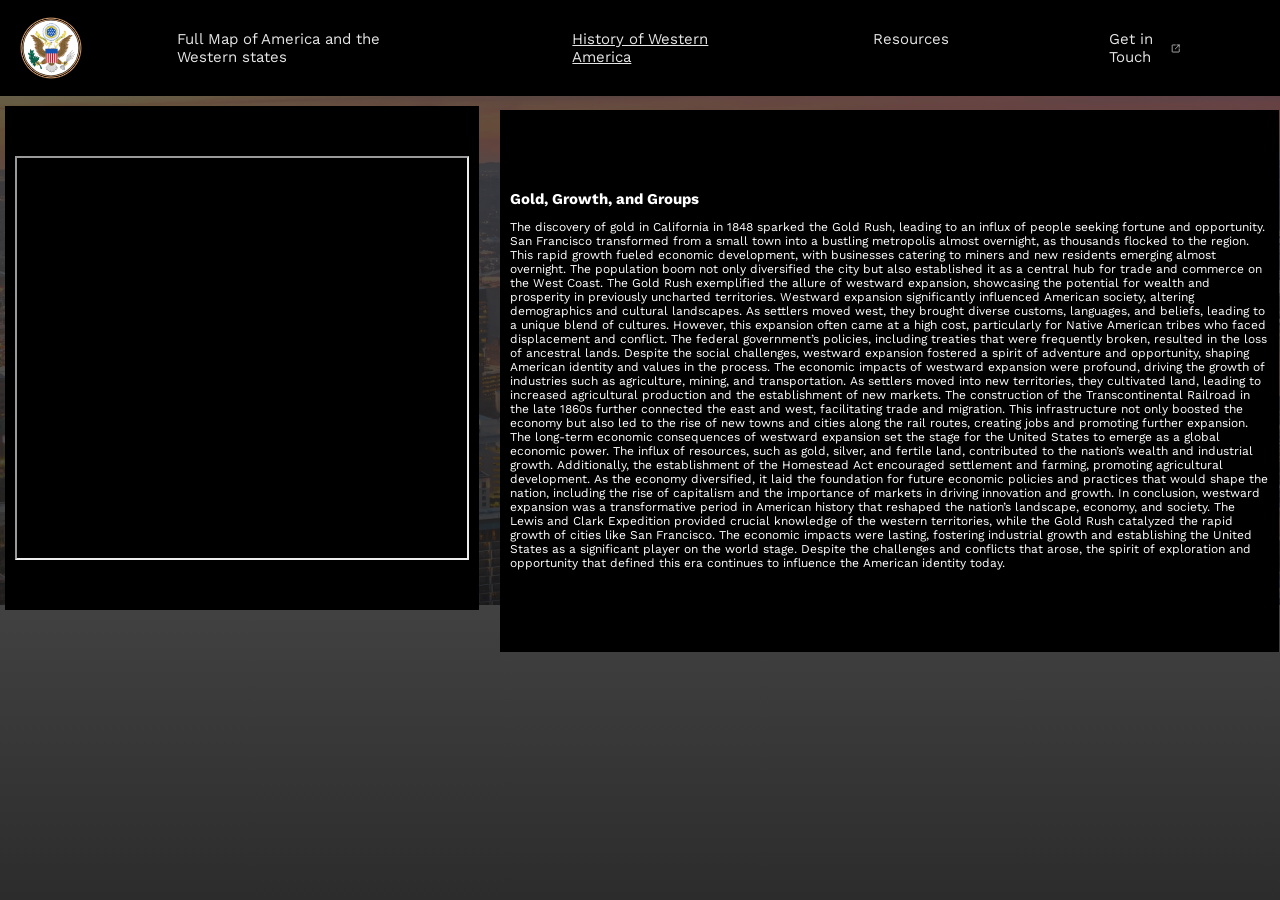
==== history.html @ bc41914b "Pending changes exported from your codespace" ====
<head>
    <meta charset="UTF-8">
      <meta name="viewport" content="width=device-width, initial-scale=1.0">
    <link href="https://fonts.googleapis.com/css2?family=Work+Sans:ital,wght@0,500;1,500&display=swap" rel="stylesheet">
    <link href="index.css" type="text/css" rel="stylesheet">
  </head>
  
<body>
    <div class="navigation-bar">
      <div id="navigation-container">
        <img class="logo" src="Great_Seal_of_the_United_States_(obverse).svg" alt="Logo">
        <ul>
          <li><a href="index.html">Full Map of America and the Western states</a></li>
          <li class="active"><a href="#top">History of Western America</a></li>
          <li><a href="resources.html">Resources</a></li>
          <li><a href="#" class="get-in-touch">
            Get in Touch 
            <?xml version="1.0" encoding="utf-8"?>
  <!-- License: PD. Made by Mary Akveo: https://maryakveo.com/ -->
  <svg fill="#000000" width="800px" height="800px" viewBox="0 0 24 24" id="export-2" data-name="Flat Line" xmlns="http://www.w3.org/2000/svg" class="icon flat-line"><polyline id="primary" points="15 3 21 3 21 9" style="fill: none; stroke: rgb(225, 225, 225); stroke-linecap: round; stroke-linejoin: round; stroke-width: 2;"></polyline><line id="primary-2" data-name="primary" x1="11" y1="13" x2="21" y2="3" style="fill: none; stroke: rgb(225, 225, 225); stroke-linecap: round; stroke-linejoin: round; stroke-width: 2;"></line><path id="primary-3" data-name="primary" d="M21,13v7a1,1,0,0,1-1,1H4a1,1,0,0,1-1-1V4A1,1,0,0,1,4,3h7" style="fill: none; stroke: rgb(225, 225, 225); stroke-linecap: round; stroke-linejoin: round; stroke-width: 2;"></path></svg>
          </a></li>
        </ul>
      </div>
    </div>
    <div class="video">
    <iframe src="https://www.youtube.com/embed/VVkSO9tJ5L0" style=height:400px;width:450px; border:none; title="San Francisco growth"></iframe>
    </div>
    <div class="history-info">
      <h1>
       Gold, Growth, and Groups
      </h1>
      <p>

The discovery of gold in California in 1848 sparked the Gold Rush, leading to an influx of people seeking fortune and opportunity. San Francisco transformed from a small town into a bustling metropolis almost overnight, as thousands flocked to the region. This rapid growth fueled economic development, with businesses catering to miners and new residents emerging almost overnight. The population boom not only diversified the city but also established it as a central hub for trade and commerce on the West Coast. The Gold Rush exemplified the allure of westward expansion, showcasing the potential for wealth and prosperity in previously uncharted territories.


Westward expansion significantly influenced American society, altering demographics and cultural landscapes. As settlers moved west, they brought diverse customs, languages, and beliefs, leading to a unique blend of cultures. However, this expansion often came at a high cost, particularly for Native American tribes who faced displacement and conflict. The federal government’s policies, including treaties that were frequently broken, resulted in the loss of ancestral lands. Despite the social challenges, westward expansion fostered a spirit of adventure and opportunity, shaping American identity and values in the process.


The economic impacts of westward expansion were profound, driving the growth of industries such as agriculture, mining, and transportation. As settlers moved into new territories, they cultivated land, leading to increased agricultural production and the establishment of new markets. The construction of the Transcontinental Railroad in the late 1860s further connected the east and west, facilitating trade and migration. This infrastructure not only boosted the economy but also led to the rise of new towns and cities along the rail routes, creating jobs and promoting further expansion.


The long-term economic consequences of westward expansion set the stage for the United States to emerge as a global economic power. The influx of resources, such as gold, silver, and fertile land, contributed to the nation’s wealth and industrial growth. Additionally, the establishment of the Homestead Act encouraged settlement and farming, promoting agricultural development. As the economy diversified, it laid the foundation for future economic policies and practices that would shape the nation, including the rise of capitalism and the importance of markets in driving innovation and growth.


In conclusion, westward expansion was a transformative period in American history that reshaped the nation’s landscape, economy, and society. The Lewis and Clark Expedition provided crucial knowledge of the western territories, while the Gold Rush catalyzed the rapid growth of cities like San Francisco. The economic impacts were lasting, fostering industrial growth and establishing the United States as a significant player on the world stage. Despite the challenges and conflicts that arose, the spirit of exploration and opportunity that defined this era continues to influence the American identity today.
      </p>
      <div id="history-container">
---- index.css ----
body {
    margin: 0;
    padding: 0;
    font-family: "Work Sans", sans-serif;
    background: linear-gradient(rgba(64, 64, 64, 0.762), rgba(0, 0, 0, 0.827)), url('image.png');
    background-size: contain;
    background-repeat: no-repeat;

}

.logo {
    width: 5%;
    height: 5%;
}

/* Navigation Bar Styling */
.navigation-bar {
    background-color: #000000;
    padding: 10px 20px;
}

#navigation-container {
    display: flex;
    justify-content: space-between;
    align-items: center;
}

#navigation-container img {
    margin-right: 15px;
}

ul {
    display: flex;
    flex-direction: row;
    list-style-type: none;
    margin: 0;
    padding: 0;
    flex-grow: 1;
    justify-content: center;
}

li {
    display: inline-block;
    padding: 0 40px;
}

li:last-child {
    margin-left: auto;
}

a {
    text-decoration: none;
    color: #fff;
    font-size: 15px;
    font-family: "Work Sans", sans-serif;
    padding: 20px 40px;
    opacity: 0.9;
    transition: opacity 0.3s ease;
    display: flex;
    justify-content: stretch;
}

h1{
    display: flex;
    align-items: inherit;
    color: #fff;
    font-size: 15px;
    justify-content: stretch;
    font-family: "Work Sans", sans-serif; 
}

p{
    color: #fff;
    font-size: 12px;
    font-family: "Work Sans", sans-serif; 
    justify-content: stretch;
}

a:hover {
    opacity: 1;
    font-weight: bold;
    color: #ffffff; /* Change this to your preferred active color */
}

.get-in-touch {
    display: inline-flex;
    align-items: center; /* Center align items vertically */
}

/* SVG Styling */
.get-in-touch svg {
    width: 15px;
    height: 15px;
    margin-left: 4px; /* Adjust space between text and SVG */
    vertical-align: middle; /* Align SVG with text */
}

.navigation-bar ul li.active a {
    color: #ffffff; /* Change this to your preferred active color */
    text-decoration: underline; /* Optional: underline the active link */
}

.project-info {
    background-color: #000000;
    padding: 200px 10px;
    float: right;
    margin-top: 10px;
    margin-bottom: 10px;
    margin-right: 10px;
    margin-left: 1000px;
    justify-content: space-between;
}

/* Interactive Map */
.interactive-map {
    position: absolute; /* Use absolute positioning */
    top: 100px; /* Adjust this to be just under the nav bar */
    left: 0; /* Align to the left */
    right: 0; /* Align to the right */
    margin: 10px; /* General margin for spacing */
    padding: 1px;
}

/* Map SVG Settings */
.map-svg {
    position: absolute; /* Ensure positioning within the interactive map */
    top: -190px; /* Position just below the nav bar */
    left: -165px;
    width: 70%; /* Full width */
}

svg {
    display: flex;
    justify-content: flex-start; /* Center the map */
}

.history-info {
    background-color: #000000;
    padding: 70px 10px;
    float: right;
    margin-top: -450px;
    margin-bottom: 1px;
    margin-right: 1px;
    margin-left: 500px;
    justify-content: space-between;
}

.video{
    background-color: #000000;
    padding: 50px 10px;
    float: left;
    margin-top: 10px;
    margin-bottom: -50px;
    margin-right: 10px;
    margin-left: 5px;
    justify-content: space-between;
}
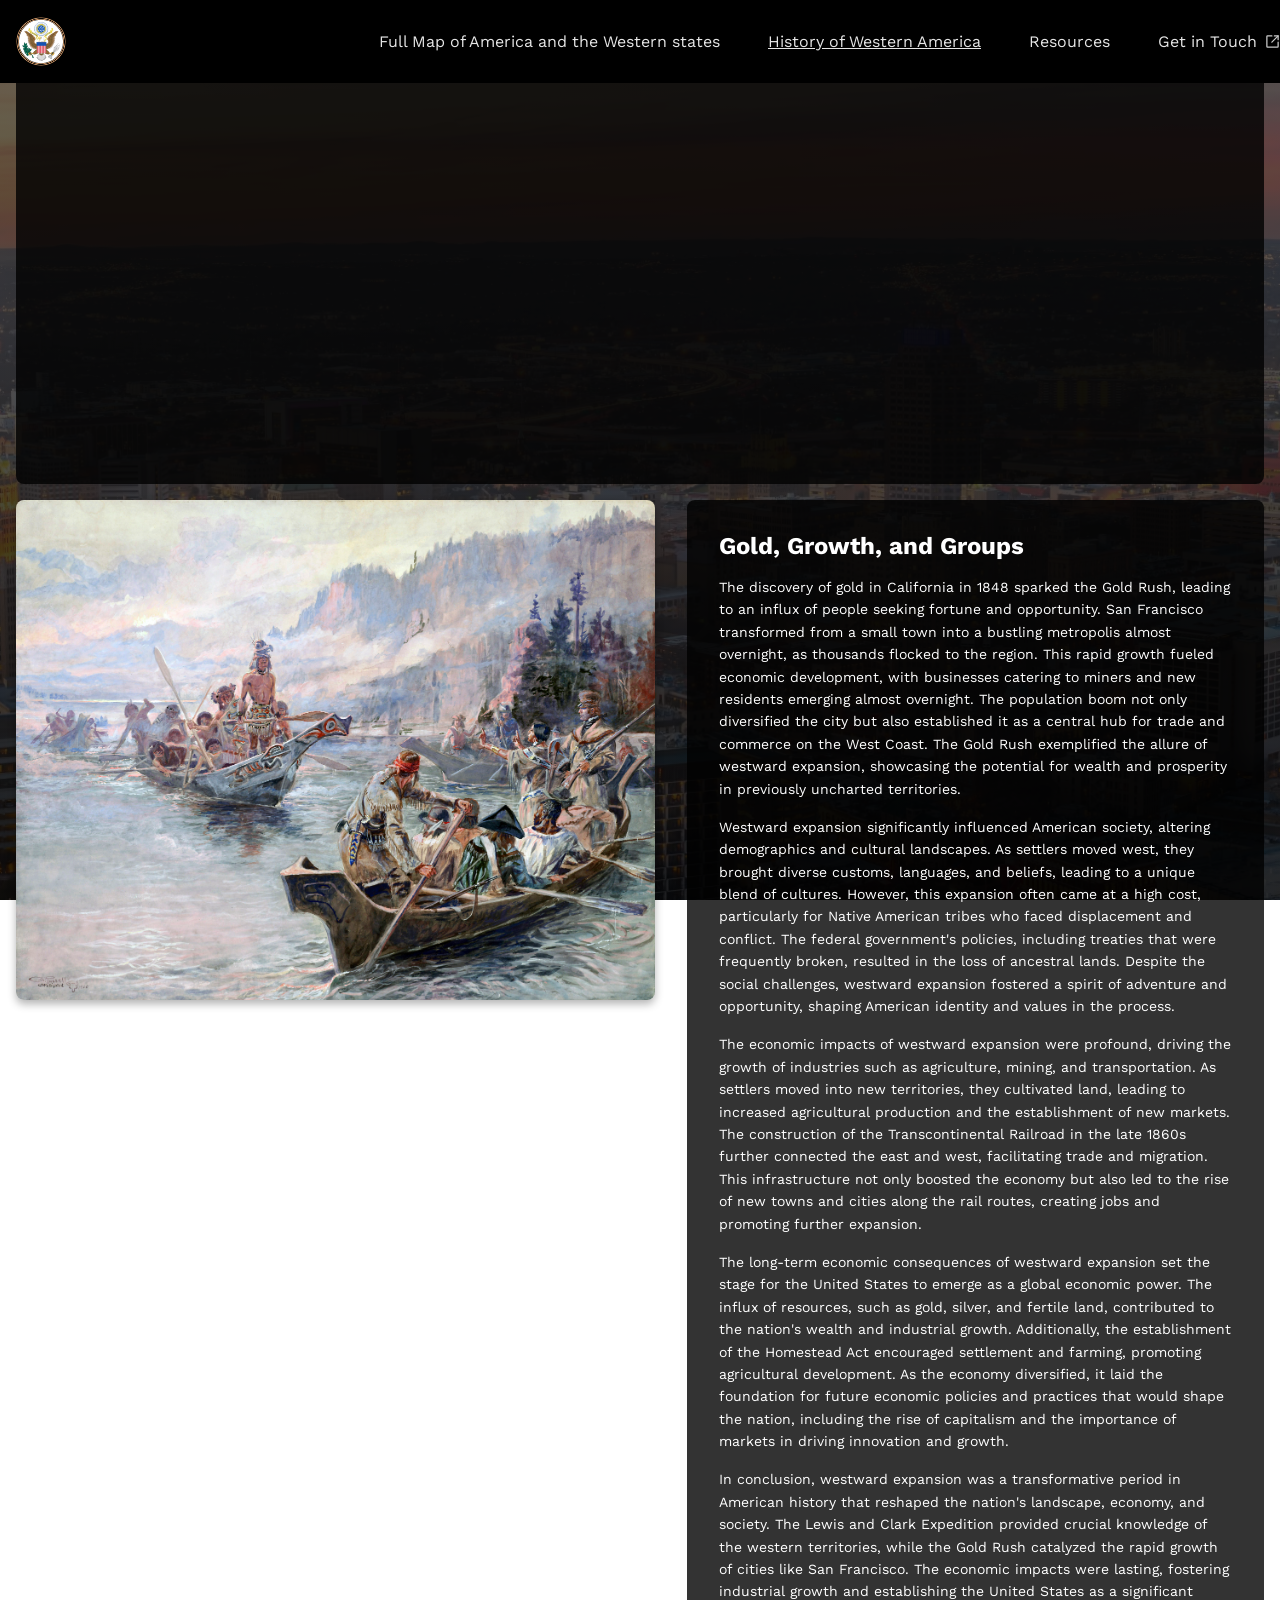
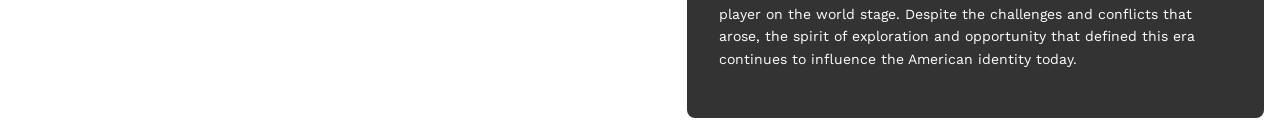
==== commit 93452f62: "Add files via upload" ====
--- a/history.html
+++ b/history.html
@@ -1,48 +1,59 @@
+
+<!DOCTYPE html>
+<html lang="en">
 <head>
     <meta charset="UTF-8">
-      <meta name="viewport" content="width=device-width, initial-scale=1.0">
+    <meta name="viewport" content="width=device-width, initial-scale=1.0">
+    <title>History of Western America</title>
     <link href="https://fonts.googleapis.com/css2?family=Work+Sans:ital,wght@0,500;1,500&display=swap" rel="stylesheet">
     <link href="index.css" type="text/css" rel="stylesheet">
-  </head>
-  
+</head>
 <body>
-    <div class="navigation-bar">
+    <nav class="navigation-bar">
       <div id="navigation-container">
-        <img class="logo" src="Great_Seal_of_the_United_States_(obverse).svg" alt="Logo">
+        <img class="logo" src="Great_Seal_of_the_United_States_(obverse).svg" alt="Great Seal of the United States">
         <ul>
           <li><a href="index.html">Full Map of America and the Western states</a></li>
           <li class="active"><a href="#top">History of Western America</a></li>
           <li><a href="resources.html">Resources</a></li>
-          <li><a href="#" class="get-in-touch">
-            Get in Touch 
-            <?xml version="1.0" encoding="utf-8"?>
-  <!-- License: PD. Made by Mary Akveo: https://maryakveo.com/ -->
-  <svg fill="#000000" width="800px" height="800px" viewBox="0 0 24 24" id="export-2" data-name="Flat Line" xmlns="http://www.w3.org/2000/svg" class="icon flat-line"><polyline id="primary" points="15 3 21 3 21 9" style="fill: none; stroke: rgb(225, 225, 225); stroke-linecap: round; stroke-linejoin: round; stroke-width: 2;"></polyline><line id="primary-2" data-name="primary" x1="11" y1="13" x2="21" y2="3" style="fill: none; stroke: rgb(225, 225, 225); stroke-linecap: round; stroke-linejoin: round; stroke-width: 2;"></line><path id="primary-3" data-name="primary" d="M21,13v7a1,1,0,0,1-1,1H4a1,1,0,0,1-1-1V4A1,1,0,0,1,4,3h7" style="fill: none; stroke: rgb(225, 225, 225); stroke-linecap: round; stroke-linejoin: round; stroke-width: 2;"></path></svg>
+          <li><a href="mailto:5183966@dallasisd.org" class="get-in-touch">
+            Get in Touch
+            <svg fill="#000000" width="24" height="24" viewBox="0 0 24 24" class="icon flat-line">
+              <polyline points="15 3 21 3 21 9" style="fill: none; stroke: rgb(225, 225, 225); stroke-linecap: round; stroke-linejoin: round; stroke-width: 2;"></polyline>
+              <line x1="11" y1="13" x2="21" y2="3" style="fill: none; stroke: rgb(225, 225, 225); stroke-linecap: round; stroke-linejoin: round; stroke-width: 2;"></line>
+              <path d="M21,13v7a1,1,0,0,1-1,1H4a1,1,0,0,1-1-1V4A1,1,0,0,1,4,3h7" style="fill: none; stroke: rgb(225, 225, 225); stroke-linecap: round; stroke-linejoin: round; stroke-width: 2;"></path>
+            </svg>
           </a></li>
         </ul>
       </div>
-    </div>
-    <div class="video">
-    <iframe src="https://www.youtube.com/embed/VVkSO9tJ5L0" style=height:400px;width:450px; border:none; title="San Francisco growth"></iframe>
-    </div>
-    <div class="history-info">
-      <h1>
-       Gold, Growth, and Groups
-      </h1>
-      <p>
+    </nav>
 
-The discovery of gold in California in 1848 sparked the Gold Rush, leading to an influx of people seeking fortune and opportunity. San Francisco transformed from a small town into a bustling metropolis almost overnight, as thousands flocked to the region. This rapid growth fueled economic development, with businesses catering to miners and new residents emerging almost overnight. The population boom not only diversified the city but also established it as a central hub for trade and commerce on the West Coast. The Gold Rush exemplified the allure of westward expansion, showcasing the potential for wealth and prosperity in previously uncharted territories.
+    <main>
+      <section class="video">
+        <iframe src="https://www.youtube.com/embed/VVkSO9tJ5L0" title="San Francisco growth during the Gold Rush" allowfullscreen></iframe>
+      </section>
 
-
-Westward expansion significantly influenced American society, altering demographics and cultural landscapes. As settlers moved west, they brought diverse customs, languages, and beliefs, leading to a unique blend of cultures. However, this expansion often came at a high cost, particularly for Native American tribes who faced displacement and conflict. The federal government’s policies, including treaties that were frequently broken, resulted in the loss of ancestral lands. Despite the social challenges, westward expansion fostered a spirit of adventure and opportunity, shaping American identity and values in the process.
-
-
-The economic impacts of westward expansion were profound, driving the growth of industries such as agriculture, mining, and transportation. As settlers moved into new territories, they cultivated land, leading to increased agricultural production and the establishment of new markets. The construction of the Transcontinental Railroad in the late 1860s further connected the east and west, facilitating trade and migration. This infrastructure not only boosted the economy but also led to the rise of new towns and cities along the rail routes, creating jobs and promoting further expansion.
-
-
-The long-term economic consequences of westward expansion set the stage for the United States to emerge as a global economic power. The influx of resources, such as gold, silver, and fertile land, contributed to the nation’s wealth and industrial growth. Additionally, the establishment of the Homestead Act encouraged settlement and farming, promoting agricultural development. As the economy diversified, it laid the foundation for future economic policies and practices that would shape the nation, including the rise of capitalism and the importance of markets in driving innovation and growth.
-
-
-In conclusion, westward expansion was a transformative period in American history that reshaped the nation’s landscape, economy, and society. The Lewis and Clark Expedition provided crucial knowledge of the western territories, while the Gold Rush catalyzed the rapid growth of cities like San Francisco. The economic impacts were lasting, fostering industrial growth and establishing the United States as a significant player on the world stage. Despite the challenges and conflicts that arose, the spirit of exploration and opportunity that defined this era continues to influence the American identity today.
-      </p>
-      <div id="history-container">+      <div class="history-content">
+        <img src="Lewis_and_clark-expedition.jpg" alt="Lewis and Clark Expedition" class="history-image">
+        <article class="history-info">
+          <h1>Gold, Growth, and Groups</h1>
+        <p>
+          The discovery of gold in California in 1848 sparked the Gold Rush, leading to an influx of people seeking fortune and opportunity. San Francisco transformed from a small town into a bustling metropolis almost overnight, as thousands flocked to the region. This rapid growth fueled economic development, with businesses catering to miners and new residents emerging almost overnight. The population boom not only diversified the city but also established it as a central hub for trade and commerce on the West Coast. The Gold Rush exemplified the allure of westward expansion, showcasing the potential for wealth and prosperity in previously uncharted territories.
+        </p>
+        <p>
+          Westward expansion significantly influenced American society, altering demographics and cultural landscapes. As settlers moved west, they brought diverse customs, languages, and beliefs, leading to a unique blend of cultures. However, this expansion often came at a high cost, particularly for Native American tribes who faced displacement and conflict. The federal government's policies, including treaties that were frequently broken, resulted in the loss of ancestral lands. Despite the social challenges, westward expansion fostered a spirit of adventure and opportunity, shaping American identity and values in the process.
+        </p>
+        <p>
+          The economic impacts of westward expansion were profound, driving the growth of industries such as agriculture, mining, and transportation. As settlers moved into new territories, they cultivated land, leading to increased agricultural production and the establishment of new markets. The construction of the Transcontinental Railroad in the late 1860s further connected the east and west, facilitating trade and migration. This infrastructure not only boosted the economy but also led to the rise of new towns and cities along the rail routes, creating jobs and promoting further expansion.
+        </p>
+        <p>
+          The long-term economic consequences of westward expansion set the stage for the United States to emerge as a global economic power. The influx of resources, such as gold, silver, and fertile land, contributed to the nation's wealth and industrial growth. Additionally, the establishment of the Homestead Act encouraged settlement and farming, promoting agricultural development. As the economy diversified, it laid the foundation for future economic policies and practices that would shape the nation, including the rise of capitalism and the importance of markets in driving innovation and growth.
+        </p>
+        <p>
+          In conclusion, westward expansion was a transformative period in American history that reshaped the nation's landscape, economy, and society. The Lewis and Clark Expedition provided crucial knowledge of the western territories, while the Gold Rush catalyzed the rapid growth of cities like San Francisco. The economic impacts were lasting, fostering industrial growth and establishing the United States as a significant player on the world stage. Despite the challenges and conflicts that arose, the spirit of exploration and opportunity that defined this era continues to influence the American identity today.
+        </p>
+      </article>
+      </div>
+    </main>
+</body>
+</html>
--- a/index.css
+++ b/index.css
@@ -1,157 +1,237 @@
+
 body {
     margin: 0;
     padding: 0;
     font-family: "Work Sans", sans-serif;
     background: linear-gradient(rgba(64, 64, 64, 0.762), rgba(0, 0, 0, 0.827)), url('image.png');
-    background-size: contain;
-    background-repeat: no-repeat;
-
+    background-size: cover;
+    background-position: center;
+    background-attachment: fixed;
+    min-height: 100vh;
 }
 
 .logo {
-    width: 5%;
-    height: 5%;
+    width: clamp(30px, 5vw, 50px);
+    height: auto;
 }
 
 /* Navigation Bar Styling */
 .navigation-bar {
     background-color: #000000;
-    padding: 10px 20px;
+    padding: 1rem;
+    position: fixed;
+    width: 100%;
+    top: 0;
+    z-index: 1000;
 }
 
 #navigation-container {
+    max-width: 1400px;
+    margin: 0 auto;
     display: flex;
     justify-content: space-between;
     align-items: center;
-}
-
-#navigation-container img {
-    margin-right: 15px;
+    flex-wrap: wrap;
+    gap: 1rem;
 }
 
 ul {
     display: flex;
-    flex-direction: row;
+    flex-wrap: wrap;
     list-style-type: none;
     margin: 0;
     padding: 0;
-    flex-grow: 1;
-    justify-content: center;
+    gap: 1rem;
 }
 
 li {
-    display: inline-block;
-    padding: 0 40px;
-}
-
-li:last-child {
-    margin-left: auto;
+    padding: 0.5rem;
 }
 
 a {
     text-decoration: none;
     color: #fff;
-    font-size: 15px;
-    font-family: "Work Sans", sans-serif;
-    padding: 20px 40px;
+    font-size: clamp(14px, 1.5vw, 16px);
+    padding: 0.5rem;
     opacity: 0.9;
-    transition: opacity 0.3s ease;
-    display: flex;
-    justify-content: stretch;
-}
-
-h1{
-    display: flex;
-    align-items: inherit;
+    transition: all 0.3s ease;
+    display: flex;
+    align-items: center;
+    gap: 0.5rem;
+}
+
+h1 {
     color: #fff;
-    font-size: 15px;
-    justify-content: stretch;
-    font-family: "Work Sans", sans-serif; 
-}
-
-p{
+    font-size: clamp(16px, 2vw, 24px);
+    margin: 0 0 1rem;
+}
+
+p {
     color: #fff;
-    font-size: 12px;
-    font-family: "Work Sans", sans-serif; 
-    justify-content: stretch;
+    font-size: clamp(12px, 1.2vw, 14px);
+    line-height: 1.6;
+    margin: 0 0 1rem;
 }
 
 a:hover {
     opacity: 1;
     font-weight: bold;
-    color: #ffffff; /* Change this to your preferred active color */
-}
-
-.get-in-touch {
-    display: inline-flex;
-    align-items: center; /* Center align items vertically */
-}
-
-/* SVG Styling */
+    transform: translateY(-2px);
+}
+
 .get-in-touch svg {
     width: 15px;
     height: 15px;
-    margin-left: 4px; /* Adjust space between text and SVG */
-    vertical-align: middle; /* Align SVG with text */
 }
 
 .navigation-bar ul li.active a {
-    color: #ffffff; /* Change this to your preferred active color */
-    text-decoration: underline; /* Optional: underline the active link */
+    color: #ffffff;
+    text-decoration: underline;
 }
 
 .project-info {
-    background-color: #000000;
-    padding: 200px 10px;
-    float: right;
-    margin-top: 10px;
-    margin-bottom: 10px;
-    margin-right: 10px;
-    margin-left: 1000px;
-    justify-content: space-between;
-}
-
-/* Interactive Map */
+    background-color: rgba(0, 0, 0, 0.8);
+    padding: 2rem;
+    margin: 7rem 1rem 1rem;
+    border-radius: 8px;
+    max-width: 600px;
+    margin-left: auto;
+}
+
 .interactive-map {
-    position: absolute; /* Use absolute positioning */
-    top: 100px; /* Adjust this to be just under the nav bar */
-    left: 0; /* Align to the left */
-    right: 0; /* Align to the right */
-    margin: 10px; /* General margin for spacing */
-    padding: 1px;
-}
-
-/* Map SVG Settings */
-.map-svg {
-    position: absolute; /* Ensure positioning within the interactive map */
-    top: -190px; /* Position just below the nav bar */
-    left: -165px;
-    width: 70%; /* Full width */
-}
-
-svg {
-    display: flex;
-    justify-content: flex-start; /* Center the map */
+    position: relative;
+    padding: 1rem;
+    margin-top: calc(3rem + -425px);
+    margin-left:calc(3rem + -75px);
+}
+
+.map-container {
+    max-width: 100%;
+    overflow: hidden;
+}
+
+.map {
+    width: 100%;
+    height: auto;
+    max-width: 1200px;
+    margin: 0 auto;
+    display: block;
+}
+
+.history-content {
+    display: flex;
+    align-items: flex-start;
+    gap: 2rem;
+    margin: 1rem;
+}
+
+.history-image {
+    max-width: auto;
+    height: 500px;
+    border-radius: 8px;
+    box-shadow: 0 4px 8px rgba(0, 0, 0, 0.3);
 }
 
 .history-info {
-    background-color: #000000;
-    padding: 70px 10px;
-    float: right;
-    margin-top: -450px;
-    margin-bottom: 1px;
-    margin-right: 1px;
-    margin-left: 500px;
-    justify-content: space-between;
-}
-
-.video{
-    background-color: #000000;
-    padding: 50px 10px;
-    float: left;
-    margin-top: 10px;
-    margin-bottom: -50px;
-    margin-right: 10px;
-    margin-left: 5px;
-    justify-content: space-between;
-}+    background-color: rgba(0, 0, 0, 0.8);
+    padding: 2rem;
+    border-radius: 8px;
+    max-width: 800px;
+    flex: 1;
+}
+
+/* Map region hover effects */
+path[style*="fill:#e5ff80"] {
+    transition: fill 0.3s ease;
+}
+
+path[style*="fill:#e5ff80"]:hover {
+    fill: #f0ff99 !important;
+    filter: brightness(1.2);
+}
+
+path[style*="fill:#ffaaee"] {
+    transition: fill 0.3s ease;
+}
+
+path[style*="fill:#ffaaee"]:hover {
+    fill: #ffccf5 !important;
+    filter: brightness(1.2);
+}
+
+path[style*="fill:#c6e9af"] {
+    transition: fill 0.3s ease;
+}
+
+path[style*="fill:#c6e9af"]:hover {
+    fill:#c6e9af!important;
+    filter: brightness(1.2);
+}
+
+@media (max-width: 768px) {
+    .history-content {
+        flex-direction: column;
+    }
+    
+    .history-image {
+        max-width: 100%;
+    }
+}
+
+.video {
+    background-color: rgba(0, 0, 0, 0.8);
+    padding: 2rem;
+    margin: 1rem;
+    border-radius: 8px;
+}
+
+.video iframe {
+    width: 100%;
+    max-width: 450px;
+    height: 400px;
+    border: none;
+}
+
+.resource-links {
+    display: flex;
+    flex-direction: column;
+    gap: 1rem;
+    margin: 2rem 0;
+}
+
+.resource-links a {
+    background: rgba(255, 255, 255, 0.1);
+    padding: 1rem;
+    border-radius: 8px;
+    transition: all 0.3s ease;
+    text-align: left;
+}
+
+.resource-links a:hover {
+    background: rgba(255, 255, 255, 0.2);
+    transform: translateX(10px);
+}
+
+@media (max-width: 768px) {
+    #navigation-container {
+        flex-direction: column;
+        text-align: center;
+    }
+
+    ul {
+        flex-direction: column;
+        align-items: center;
+    }
+
+    li:last-child {
+        margin: 0;
+    }
+
+    .project-info {
+        margin: 5rem 1rem 1rem;
+    }
+
+    .video iframe {
+        height: 300px;
+    }
+}
